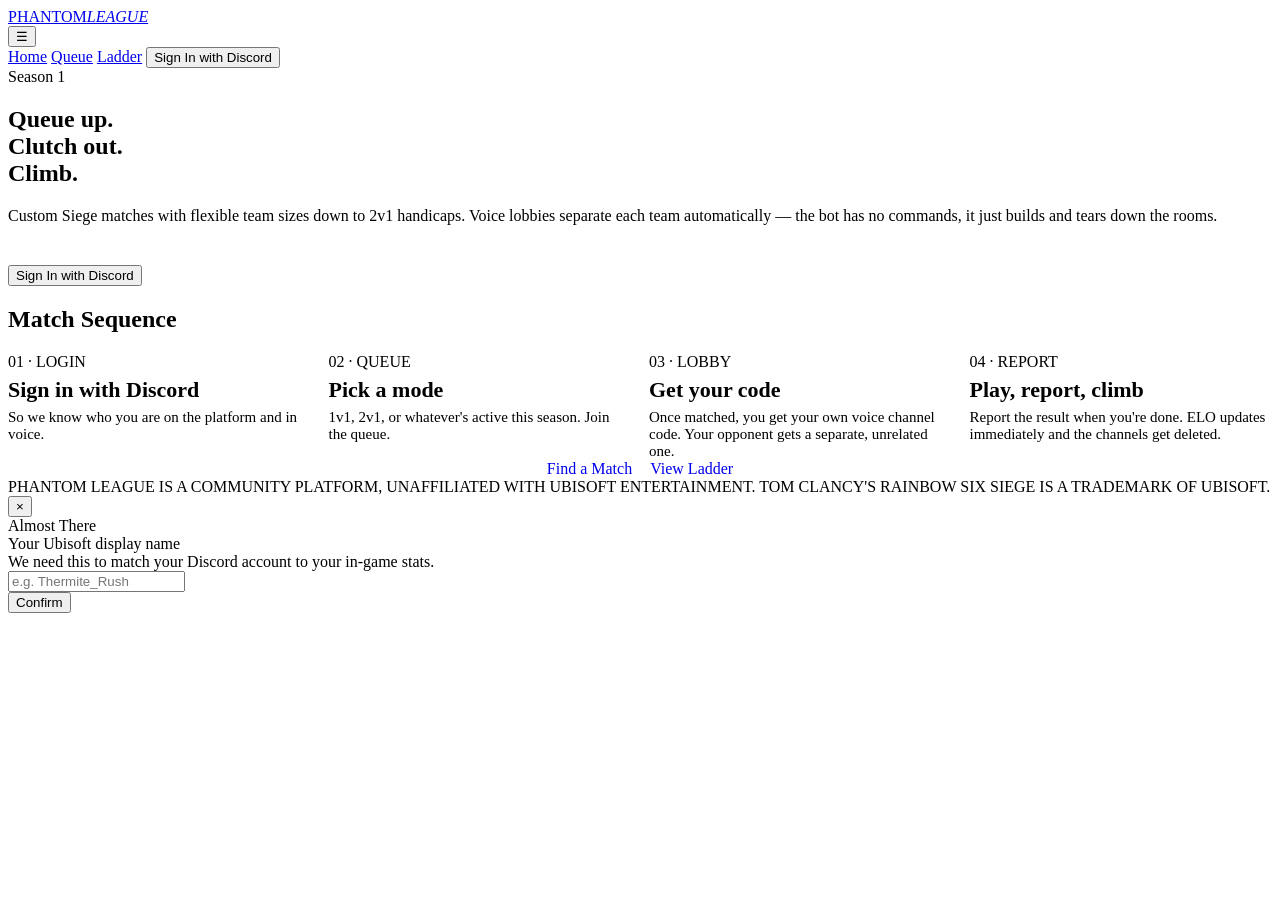
==== website/index.html @ a6b52942 "Rename index.html to website/index.html" ====
<!DOCTYPE html>
<html lang="en">
<head>
<meta charset="UTF-8">
<meta name="viewport" content="width=device-width, initial-scale=1.0">
<title>Phantom League — Competitive Siege</title>
<link rel="stylesheet" href="style.css">
</head>
<body>

<header>
  <a class="brand" href="index.html">
    <div class="brand-mark"></div>
    <div class="brand-name">PHANTOM<em>LEAGUE</em></div>
  </a>
  <button class="nav-toggle" id="navToggle">☰</button>
  <nav id="mainNav">
    <a href="index.html" class="active">Home</a>
    <a href="queue.html">Queue</a>
    <a href="ladder.html">Ladder</a>
    <button class="login-btn" id="loginBtn">Sign In with Discord</button>
  </nav>
</header>

<section class="page-title">
  <div class="eyebrow">Season 1</div>
  <h1>Queue up.<br>Clutch out.<br>Climb.</h1>
  <p>Custom Siege matches with flexible team sizes down to 2v1 handicaps. Voice lobbies separate each team automatically — the bot has no commands, it just builds and tears down the rooms.</p>
  <button class="login-btn standalone" id="heroSignIn" style="margin-top:24px;">Sign In with Discord</button>
</section>

<section class="section">
  <div class="section-head"><h2>Match Sequence</h2></div>
  <div style="display:grid;grid-template-columns:repeat(auto-fit,minmax(220px,1fr));gap:18px;">
    <div class="hud-frame"><div class="hud-label">01 · LOGIN</div>
      <div style="font-family:'Rajdhani';font-size:22px;font-weight:700;margin-top:6px;">Sign in with Discord</div>
      <div style="color:var(--dim);font-size:15px;margin-top:6px;">So we know who you are on the platform and in voice.</div>
    </div>
    <div class="hud-frame"><div class="hud-label">02 · QUEUE</div>
      <div style="font-family:'Rajdhani';font-size:22px;font-weight:700;margin-top:6px;">Pick a mode</div>
      <div style="color:var(--dim);font-size:15px;margin-top:6px;">1v1, 2v1, or whatever's active this season. Join the queue.</div>
    </div>
    <div class="hud-frame"><div class="hud-label">03 · LOBBY</div>
      <div style="font-family:'Rajdhani';font-size:22px;font-weight:700;margin-top:6px;">Get your code</div>
      <div style="color:var(--dim);font-size:15px;margin-top:6px;">Once matched, you get your own voice channel code. Your opponent gets a separate, unrelated one.</div>
    </div>
    <div class="hud-frame"><div class="hud-label">04 · REPORT</div>
      <div style="font-family:'Rajdhani';font-size:22px;font-weight:700;margin-top:6px;">Play, report, climb</div>
      <div style="color:var(--dim);font-size:15px;margin-top:6px;">Report the result when you're done. ELO updates immediately and the channels get deleted.</div>
    </div>
  </div>
</section>

<section class="section" style="text-align:center;">
  <a href="queue.html" class="btn-primary" style="text-decoration:none;display:inline-block;">Find a Match</a>
  <a href="ladder.html" class="btn-ghost" style="text-decoration:none;display:inline-block;margin-left:14px;">View Ladder</a>
</section>

<footer>
  PHANTOM LEAGUE IS A COMMUNITY PLATFORM, UNAFFILIATED WITH UBISOFT ENTERTAINMENT. TOM CLANCY'S RAINBOW SIX SIEGE IS A TRADEMARK OF UBISOFT.
</footer>

<div class="modal-overlay" id="nameModalOverlay">
  <div class="modal-box">
    <button class="modal-close" id="nameModalClose" aria-label="Close">&times;</button>
    <div class="modal-label">Almost There</div>
    <div class="modal-title">Your Ubisoft display name</div>
    <div class="modal-sub">We need this to match your Discord account to your in-game stats.</div>
    <form id="nameModalForm">
      <input type="text" class="modal-input" id="ubisoftNameInput" placeholder="e.g. Thermite_Rush" autocomplete="off">
      <div class="modal-actions">
        <button type="submit" class="btn-primary" style="flex:1;">Confirm</button>
      </div>
    </form>
  </div>
</div>

<script src="common.js"></script>
</body>
</html>
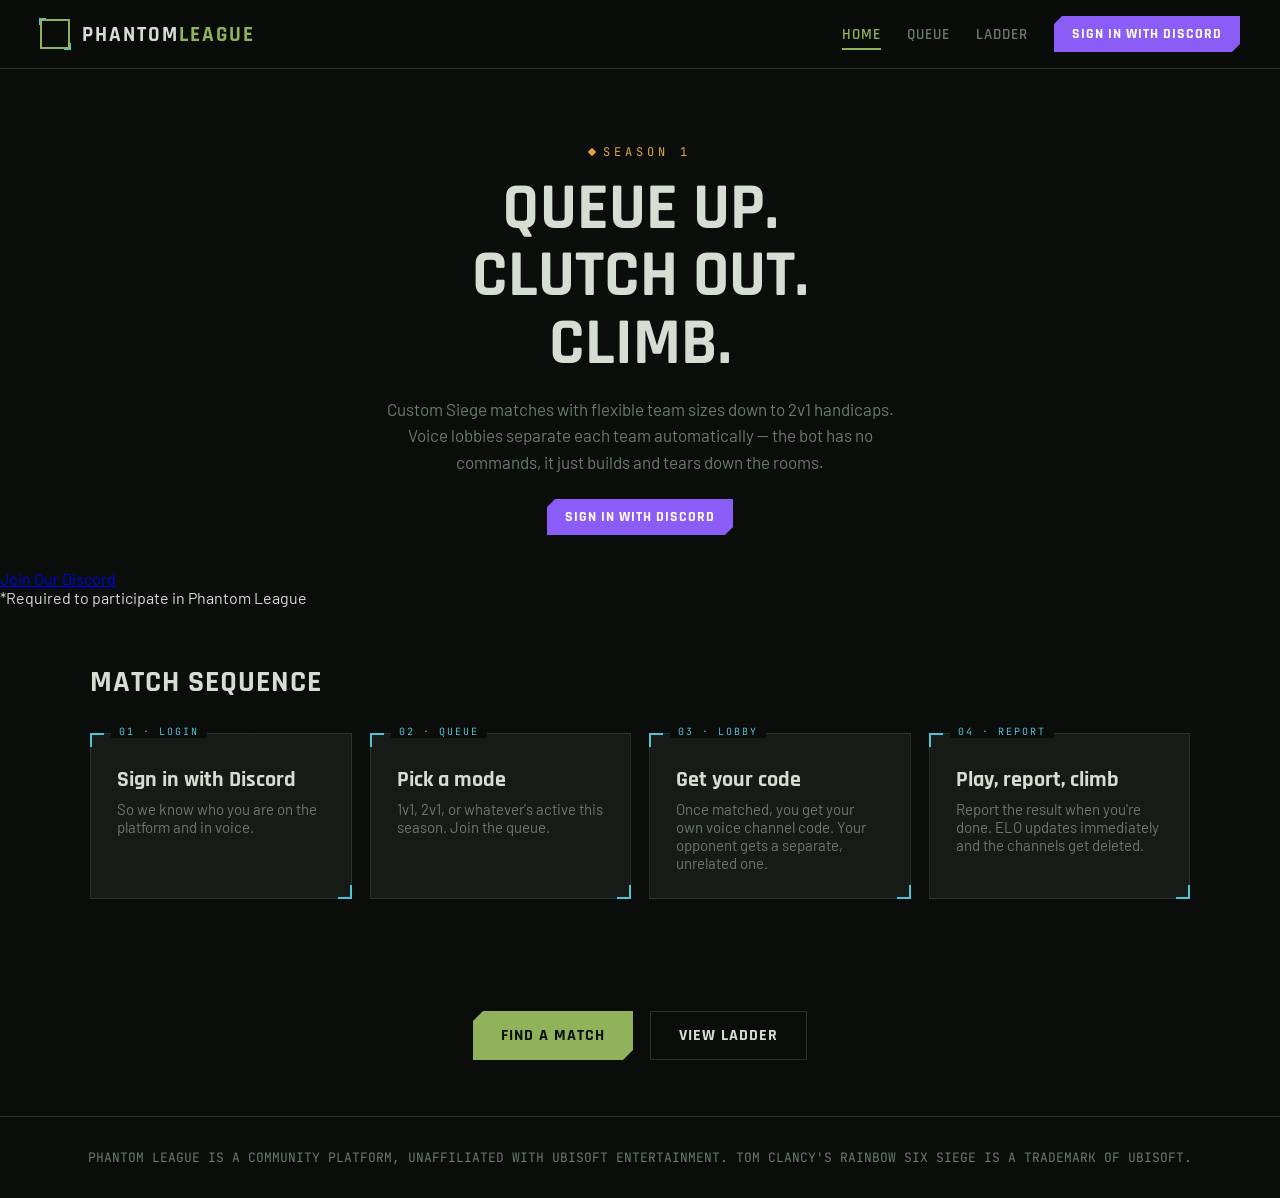
==== commit 1a1bd78c: "Update index.html" ====
--- a/website/index.html
+++ b/website/index.html
@@ -28,6 +28,19 @@
   <p>Custom Siege matches with flexible team sizes down to 2v1 handicaps. Voice lobbies separate each team automatically — the bot has no commands, it just builds and tears down the rooms.</p>
   <button class="login-btn standalone" id="heroSignIn" style="margin-top:24px;">Sign In with Discord</button>
 </section>
+
+  <div class="discord-join">
+  <a
+    href="YOUR_DISCORD_INVITE"
+    target="_blank"
+    rel="noopener noreferrer"
+    class="discord-btn"
+  >
+    Join Our Discord
+  </a>
+
+  <p class="required-text">*Required to participate in Phantom League</p>
+</div>
 
 <section class="section">
   <div class="section-head"><h2>Match Sequence</h2></div>
--- a/website/style.css
+++ b/website/style.css
@@ -0,0 +1,214 @@
+@import url('https://fonts.googleapis.com/css2?family=Rajdhani:wght@500;600;700&family=Barlow:wght@400;500&family=JetBrains+Mono:wght@400;500;700&display=swap');
+
+:root{
+  --void:#0a0d0a;
+  --steel:#161b17;
+  --line:#2a332b;
+  --olive:#90b25a;
+  --amber:#e8a33d;
+  --cyan:#4fc3d9;
+  --purple:#8b5cf6;
+  --red:#c4453c;
+  --fog:#d6ddd3;
+  --dim:#6b7a6d;
+}
+
+*{margin:0;padding:0;box-sizing:border-box;}
+html{scroll-behavior:smooth;}
+body{
+  background:var(--void);
+  color:var(--fog);
+  font-family:'Barlow',sans-serif;
+  min-height:100vh;
+  position:relative;
+}
+/* faint scanline texture - drone cam feed */
+body::before{
+  content:"";position:fixed;inset:0;pointer-events:none;z-index:1;
+  background:repeating-linear-gradient(
+    to bottom, rgba(79,195,217,0.015) 0px, rgba(79,195,217,0.015) 1px,
+    transparent 1px, transparent 3px
+  );
+}
+
+.mono{font-family:'JetBrains Mono',monospace;}
+h1,h2,h3,.display{font-family:'Rajdhani',sans-serif;font-weight:700;}
+
+::selection{background:var(--olive);color:var(--void);}
+a:focus-visible, button:focus-visible{outline:2px solid var(--cyan);outline-offset:2px;}
+
+/* ---------- header ---------- */
+header{
+  display:flex;justify-content:space-between;align-items:center;
+  padding:16px 40px;border-bottom:1px solid var(--line);
+  background:rgba(10,13,10,0.94);backdrop-filter:blur(6px);
+  position:sticky;top:0;left:0;right:0;z-index:20;
+}
+
+.brand{display:flex;align-items:center;gap:12px;text-decoration:none;}
+.brand-mark{
+  width:30px;height:30px;border:2px solid var(--olive);position:relative;flex-shrink:0;
+}
+.brand-mark::before,.brand-mark::after{
+  content:"";position:absolute;width:6px;height:6px;border:1px solid var(--cyan);
+}
+.brand-mark::before{top:-3px;left:-3px;border-right:none;border-bottom:none;}
+.brand-mark::after{bottom:-3px;right:-3px;border-left:none;border-top:none;}
+.brand-name{font-family:'Rajdhani',sans-serif;font-size:21px;font-weight:700;letter-spacing:2px;color:var(--fog);text-transform:uppercase;}
+.brand-name em{color:var(--olive);font-style:normal;}
+
+nav{display:flex;align-items:center;gap:0;}
+nav a{
+  color:var(--dim);text-decoration:none;margin-left:26px;font-size:15px;
+  letter-spacing:1px;text-transform:uppercase;font-family:'Rajdhani',sans-serif;font-weight:600;
+  transition:color .15s;position:relative;
+}
+nav a::before{content:"";}
+nav a:hover, nav a.active{color:var(--olive);}
+nav a.active::after{
+  content:"";position:absolute;bottom:-6px;left:0;right:0;height:2px;background:var(--olive);
+}
+.login-btn{
+  background:var(--purple);color:#fff;padding:9px 18px;
+  font-family:'Rajdhani',sans-serif;font-weight:700;letter-spacing:1px;text-transform:uppercase;
+  border:none;cursor:pointer;font-size:14px;margin-left:26px;
+  clip-path:polygon(8px 0,100% 0,100% calc(100% - 8px),calc(100% - 8px) 100%,0 100%,0 8px);
+}
+.login-btn:hover{background:#7c4dec;}
+.login-btn.standalone{margin-left:0;}
+.nav-toggle{
+  display:none;background:none;border:1px solid var(--line);color:var(--fog);
+  padding:8px 10px;cursor:pointer;font-size:18px;line-height:1;
+}
+
+/* ---------- sign-in modal ---------- */
+.modal-overlay{
+  position:fixed;inset:0;z-index:100;display:none;
+  align-items:center;justify-content:center;
+  background:rgba(10,13,10,0.6);
+  backdrop-filter:blur(8px);-webkit-backdrop-filter:blur(8px);
+  padding:20px;
+}
+.modal-overlay.visible{display:flex;}
+body.modal-open{overflow:hidden;}
+.modal-box{
+  position:relative;background:var(--steel);border:1px solid var(--line);
+  padding:32px;max-width:380px;width:100%;
+}
+.modal-box::before{
+  content:"";position:absolute;top:-1px;left:-1px;width:12px;height:12px;
+  border-top:2px solid var(--purple);border-left:2px solid var(--purple);
+}
+.modal-box::after{
+  content:"";position:absolute;bottom:-1px;right:-1px;width:12px;height:12px;
+  border-bottom:2px solid var(--purple);border-right:2px solid var(--purple);
+}
+.modal-label{
+  font-family:'JetBrains Mono';font-size:11px;letter-spacing:2px;color:var(--purple);
+  text-transform:uppercase;margin-bottom:10px;
+}
+.modal-title{font-family:'Rajdhani';font-size:24px;font-weight:700;color:var(--fog);margin-bottom:8px;}
+.modal-sub{color:var(--dim);font-size:14px;line-height:1.5;margin-bottom:20px;}
+.modal-input{
+  width:100%;background:var(--void);border:1px solid var(--line);color:var(--fog);
+  padding:12px 14px;font-family:'Barlow';font-size:16px;margin-bottom:16px;
+}
+.modal-input:focus{outline:none;border-color:var(--purple);}
+.modal-actions{display:flex;gap:10px;}
+.modal-close{
+  position:absolute;top:14px;right:14px;background:none;border:none;color:var(--dim);
+  font-size:20px;cursor:pointer;line-height:1;padding:4px;
+}
+.modal-close:hover{color:var(--fog);}
+
+/* ---------- layout ---------- */
+.section{padding:56px 40px;max-width:1180px;margin:0 auto;position:relative;z-index:2;}
+.section-head{display:flex;justify-content:space-between;align-items:baseline;margin-bottom:32px;flex-wrap:wrap;gap:10px;}
+.section-head h1, .section-head h2{
+  font-size:30px;text-transform:uppercase;letter-spacing:1px;color:var(--fog);
+}
+.section-head .idx{font-family:'JetBrains Mono';color:var(--dim);font-size:13px;}
+
+.page-title{padding:70px 40px 34px;text-align:center;position:relative;z-index:2;}
+.eyebrow{
+  font-family:'JetBrains Mono',monospace;color:var(--amber);font-size:12px;
+  letter-spacing:4px;text-transform:uppercase;margin-bottom:16px;
+  display:inline-flex;align-items:center;gap:8px;
+}
+.eyebrow::before{content:"";width:6px;height:6px;background:var(--amber);display:inline-block;transform:rotate(45deg);}
+.page-title h1{
+  font-size:clamp(38px,7vw,66px);font-weight:700;line-height:1.02;
+  letter-spacing:0px;color:var(--fog);text-transform:uppercase;
+}
+.page-title p{max-width:540px;margin:18px auto 0;color:var(--dim);font-size:17px;line-height:1.55;font-family:'Barlow';}
+
+/* ---------- HUD frame - the signature element ---------- */
+/* a target-lock / drone-readout bracket frame, used for cards throughout */
+.hud-frame{
+  position:relative;background:var(--steel);border:1px solid var(--line);padding:26px;
+}
+.hud-frame::before,.hud-frame::after,
+.hud-frame .hc-tl,.hud-frame .hc-br{
+  content:"";position:absolute;width:12px;height:12px;pointer-events:none;
+}
+.hud-frame::before{top:-1px;left:-1px;border-top:2px solid var(--cyan);border-left:2px solid var(--cyan);}
+.hud-frame::after{bottom:-1px;right:-1px;border-bottom:2px solid var(--cyan);border-right:2px solid var(--cyan);}
+.hud-label{
+  position:absolute;top:-9px;left:20px;background:var(--void);padding:0 8px;
+  font-family:'JetBrains Mono';font-size:10px;letter-spacing:2px;color:var(--cyan);text-transform:uppercase;
+}
+
+.empty-state, .error-state{
+  padding:44px;text-align:center;color:var(--dim);font-family:'JetBrains Mono';font-size:14px;
+}
+.error-state{color:var(--red);}
+
+.btn-primary{
+  background:var(--olive);color:var(--void);padding:14px 28px;font-size:16px;
+  font-family:'Rajdhani',sans-serif;font-weight:700;letter-spacing:1px;text-transform:uppercase;
+  border:none;cursor:pointer;
+  clip-path:polygon(10px 0,100% 0,100% calc(100% - 10px),calc(100% - 10px) 100%,0 100%,0 10px);
+}
+.btn-primary:disabled{opacity:0.35;cursor:not-allowed;}
+.btn-ghost{
+  background:transparent;color:var(--fog);padding:13px 28px;font-size:16px;
+  font-family:'Rajdhani',sans-serif;font-weight:700;letter-spacing:1px;text-transform:uppercase;
+  border:1px solid var(--line);cursor:pointer;
+}
+.btn-ghost:hover{border-color:var(--olive);color:var(--olive);}
+
+table{width:100%;border-collapse:collapse;}
+th{
+  text-align:left;font-family:'JetBrains Mono';font-size:11px;color:var(--dim);
+  text-transform:uppercase;letter-spacing:1.5px;padding:12px 16px;border-bottom:1px solid var(--line);
+}
+td{padding:15px 16px;border-bottom:1px solid var(--line);font-size:17px;font-family:'Barlow';}
+tr:hover td{background:rgba(144,178,90,0.04);}
+
+footer{
+  padding:32px 40px;text-align:center;color:var(--dim);font-size:13px;
+  font-family:'JetBrains Mono';border-top:1px solid var(--line);position:relative;z-index:2;
+}
+
+/* ---------- responsive ---------- */
+@media (max-width: 760px){
+  header{padding:14px 20px;position:relative;}
+  .brand-name{font-size:16px;}
+  nav{
+    display:none;position:absolute;top:100%;left:0;right:0;
+    background:var(--void);border-bottom:1px solid var(--line);
+    flex-direction:column;padding:16px 20px;gap:14px;z-index:30;
+  }
+  nav.open{display:flex;}
+  nav a{margin-left:0;font-size:17px;}
+  .login-btn{margin-left:0;width:100%;text-align:center;}
+  .nav-toggle{display:block;}
+  .section{padding:36px 20px;}
+  .page-title{padding:44px 20px 20px;}
+  table{font-size:14px;}
+  td, th{padding:10px 8px;}
+  .section-head{flex-direction:column;align-items:flex-start;}
+}
+@media (prefers-reduced-motion: reduce){
+  html{scroll-behavior:auto;}
+}
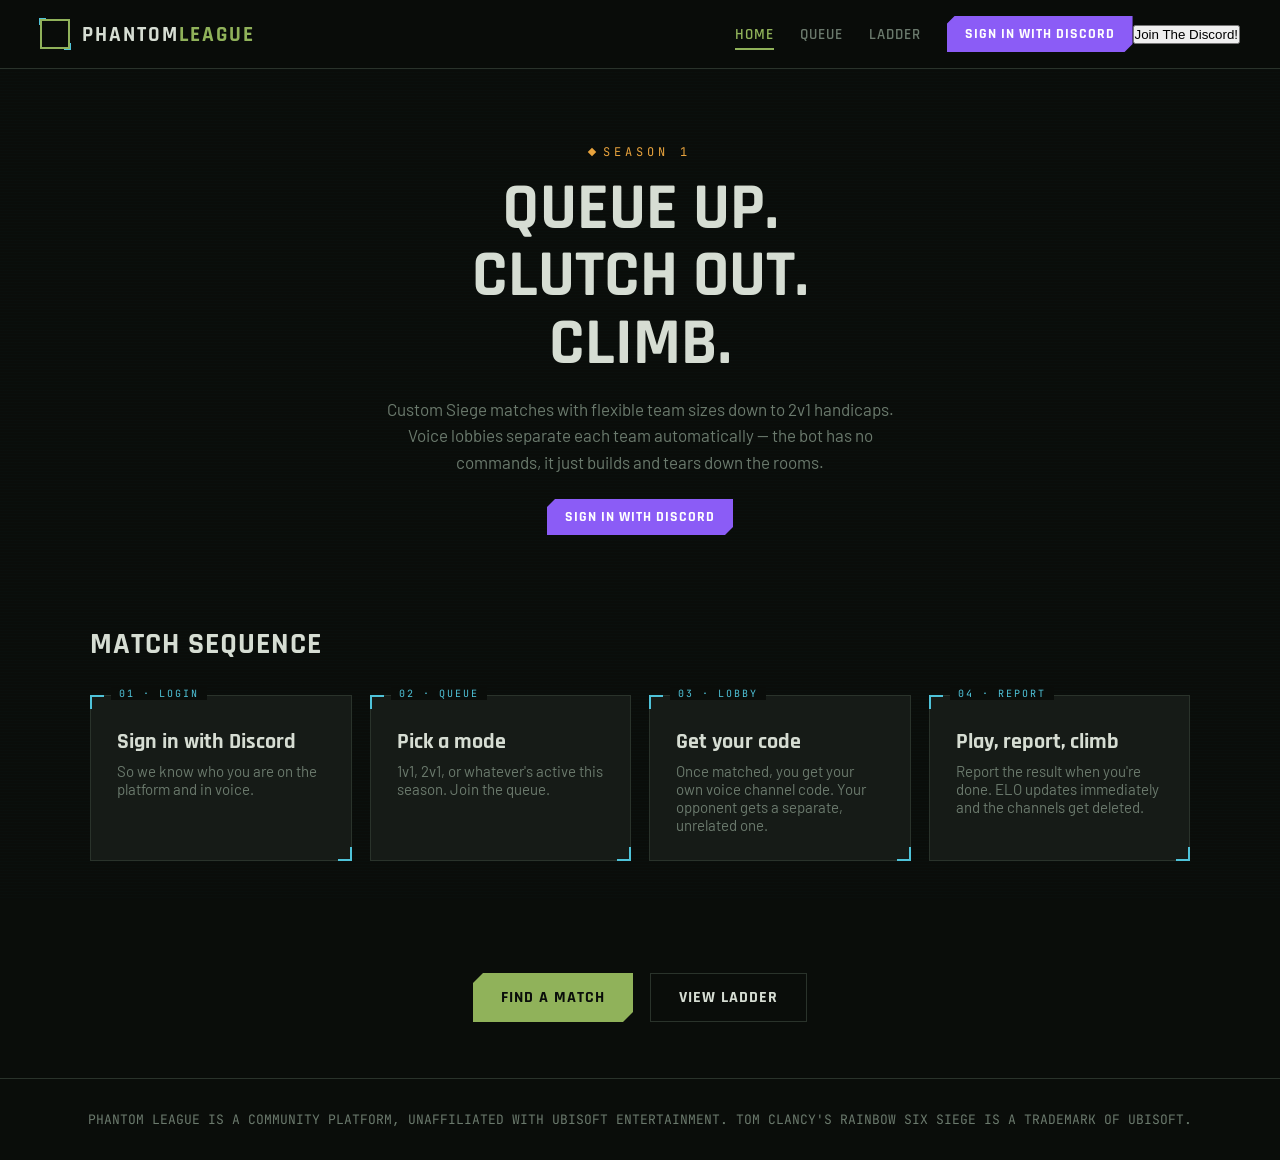
==== commit e71356ad: "Update index.html" ====
--- a/website/index.html
+++ b/website/index.html
@@ -19,8 +19,11 @@
     <a href="queue.html">Queue</a>
     <a href="ladder.html">Ladder</a>
     <button class="login-btn" id="loginBtn">Sign In with Discord</button>
+    <button class="join-btn" id="joinBtn">Join The Discord!</button>
   </nav>
 </header>
+
+
 
 <section class="page-title">
   <div class="eyebrow">Season 1</div>
@@ -28,19 +31,6 @@
   <p>Custom Siege matches with flexible team sizes down to 2v1 handicaps. Voice lobbies separate each team automatically — the bot has no commands, it just builds and tears down the rooms.</p>
   <button class="login-btn standalone" id="heroSignIn" style="margin-top:24px;">Sign In with Discord</button>
 </section>
-
-  <div class="discord-join">
-  <a
-    href="YOUR_DISCORD_INVITE"
-    target="_blank"
-    rel="noopener noreferrer"
-    class="discord-btn"
-  >
-    Join Our Discord
-  </a>
-
-  <p class="required-text">*Required to participate in Phantom League</p>
-</div>
 
 <section class="section">
   <div class="section-head"><h2>Match Sequence</h2></div>
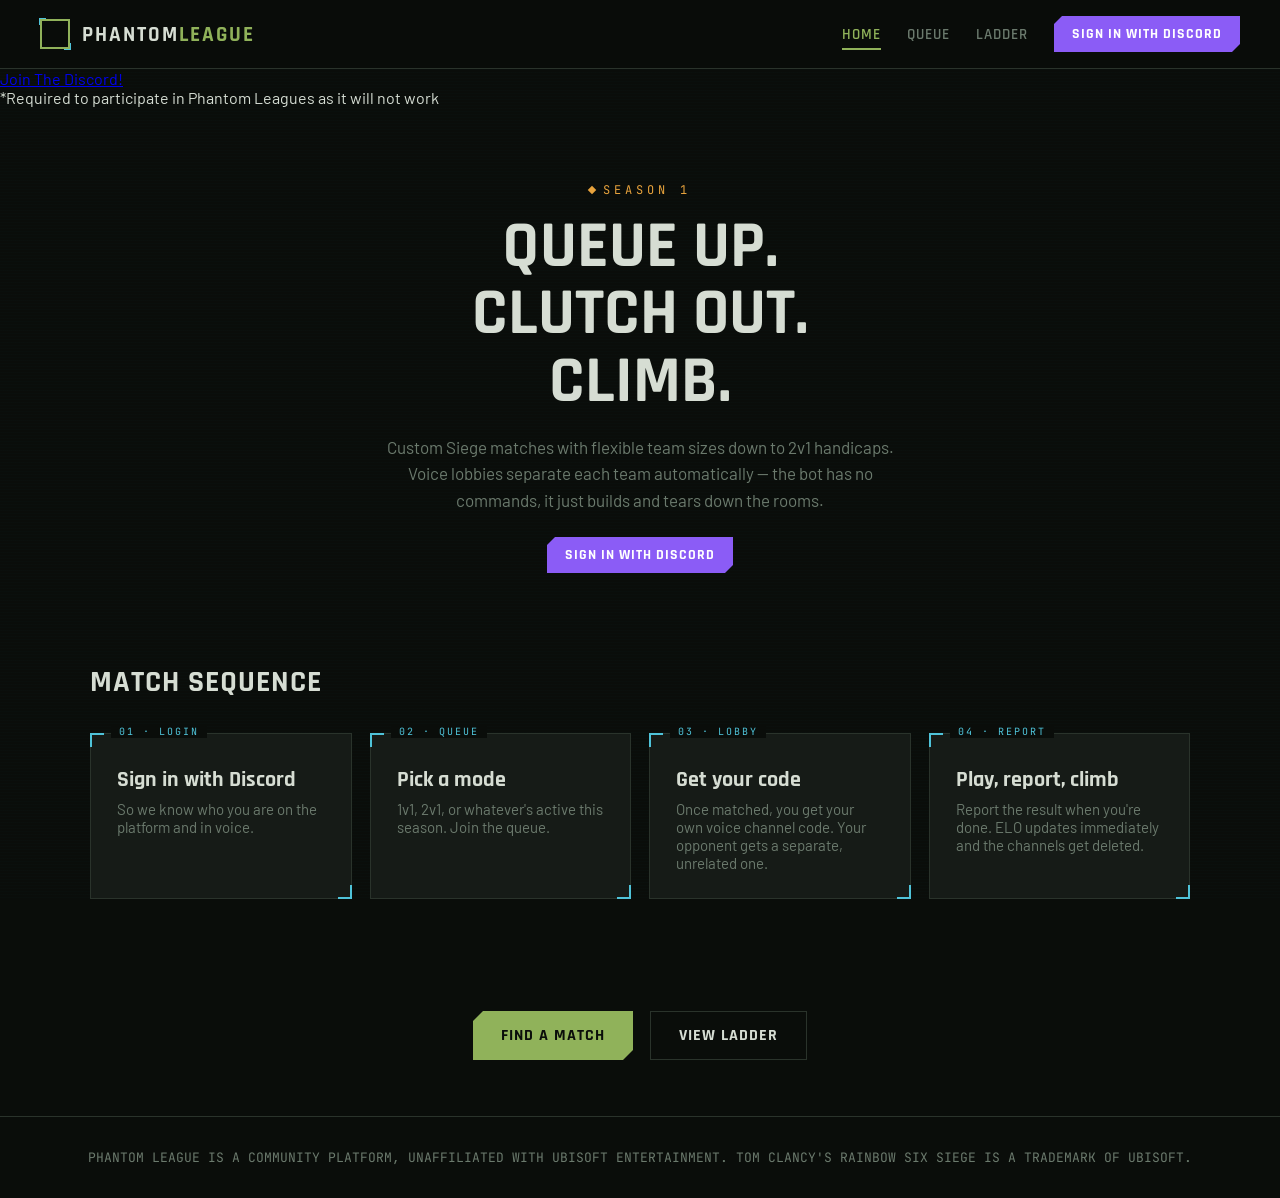
==== commit 65715689: "Add Discord join button and participation note Added a button to join Discord with a link and a note" ====
--- a/website/index.html
+++ b/website/index.html
@@ -19,12 +19,22 @@
     <a href="queue.html">Queue</a>
     <a href="ladder.html">Ladder</a>
     <button class="login-btn" id="loginBtn">Sign In with Discord</button>
-    <button class="join-btn" id="joinBtn">Join The Discord!</button>
   </nav>
 </header>
 
+<div class="discordjoin-btn">
+  <a
+    href="https://discord.gg/d5dMZtAGMW"
+    target="_blank"
+    rel="noopener noreferrer"
+    class="discordjoin-btn"
+  >
+    Join The Discord!
+  </a>
 
-
+  <p class="discordjoin-btn">*Required to participate in Phantom Leagues as it will not work</p>
+</div>
+  
 <section class="page-title">
   <div class="eyebrow">Season 1</div>
   <h1>Queue up.<br>Clutch out.<br>Climb.</h1>
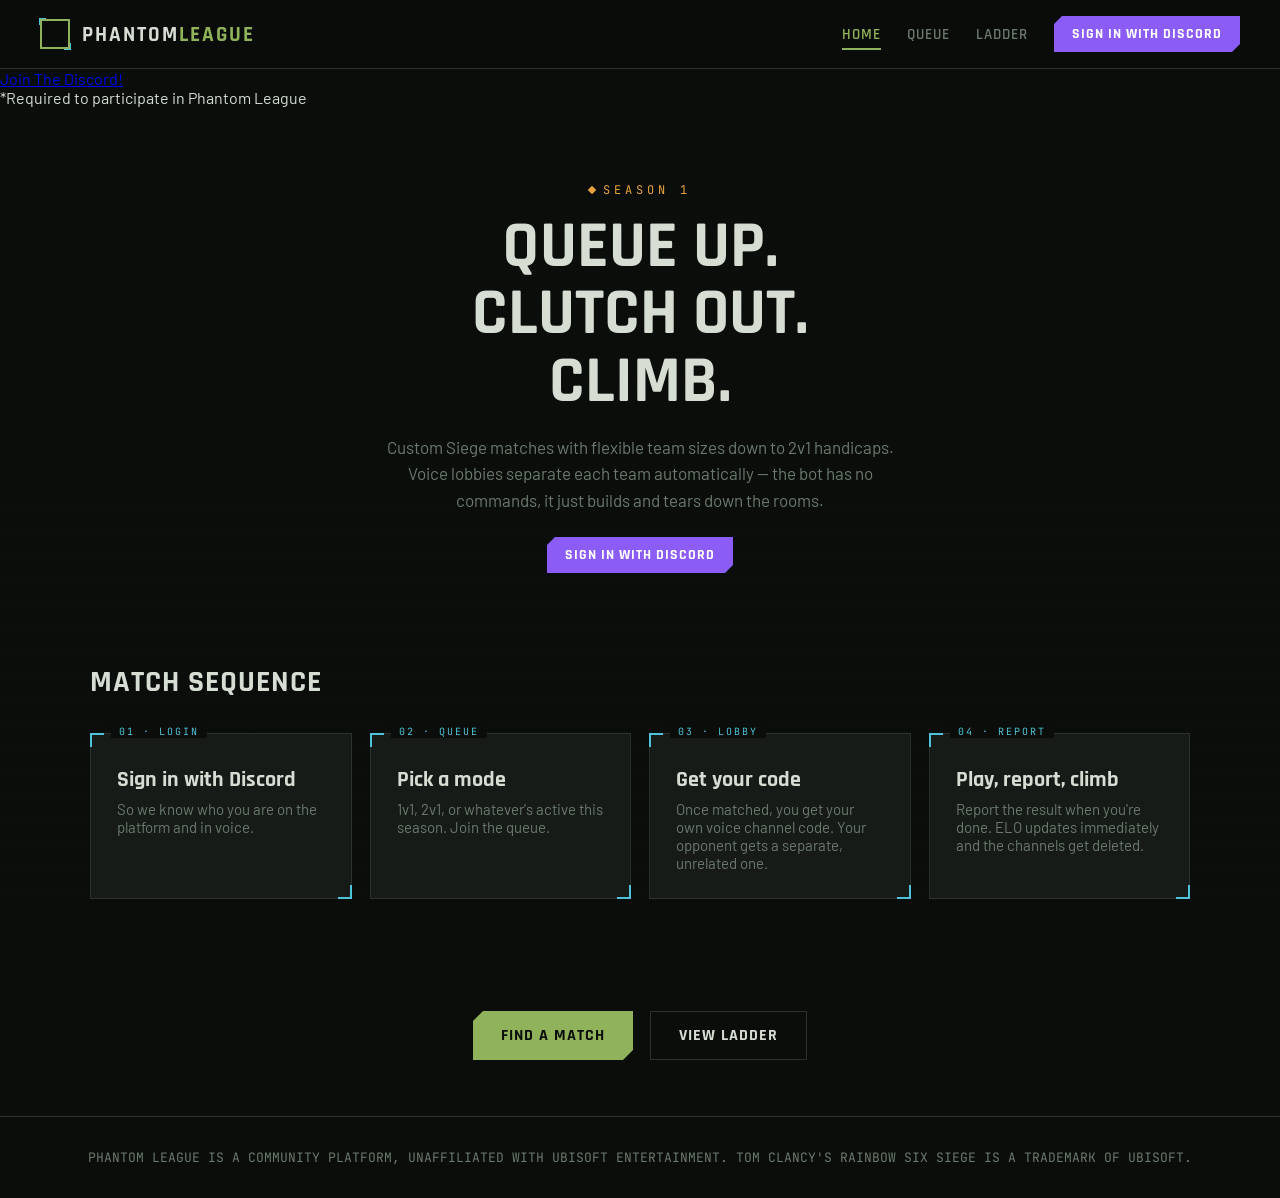
==== commit 5cf36ced: "Clarify Discord participation requirements Updated the Discord join section with clearer messaging." ====
--- a/website/index.html
+++ b/website/index.html
@@ -22,7 +22,7 @@
   </nav>
 </header>
 
-<div class="discordjoin-btn">
+  <div class="discordjoin-btn">
   <a
     href="https://discord.gg/d5dMZtAGMW"
     target="_blank"
@@ -31,8 +31,8 @@
   >
     Join The Discord!
   </a>
+  <p class="discordjoin-btn">*Required to participate in Phantom League</p>
 
-  <p class="discordjoin-btn">*Required to participate in Phantom Leagues as it will not work</p>
 </div>
   
 <section class="page-title">
--- a/website/style.css
+++ b/website/style.css
@@ -82,6 +82,47 @@
 }
 
 /* ---------- sign-in modal ---------- */
+.modal-overlay{
+  position:fixed;inset:0;z-index:100;display:none;
+  align-items:center;justify-content:center;
+  background:rgba(10,13,10,0.6);
+  backdrop-filter:blur(8px);-webkit-backdrop-filter:blur(8px);
+  padding:20px;
+}
+.modal-overlay.visible{display:flex;}
+body.modal-open{overflow:hidden;}
+.modal-box{
+  position:relative;background:var(--steel);border:1px solid var(--line);
+  padding:32px;max-width:380px;width:100%;
+}
+.modal-box::before{
+  content:"";position:absolute;top:-1px;left:-1px;width:12px;height:12px;
+  border-top:2px solid var(--purple);border-left:2px solid var(--purple);
+}
+.modal-box::after{
+  content:"";position:absolute;bottom:-1px;right:-1px;width:12px;height:12px;
+  border-bottom:2px solid var(--purple);border-right:2px solid var(--purple);
+}
+.modal-label{
+  font-family:'JetBrains Mono';font-size:11px;letter-spacing:2px;color:var(--purple);
+  text-transform:uppercase;margin-bottom:10px;
+}
+.modal-title{font-family:'Rajdhani';font-size:24px;font-weight:700;color:var(--fog);margin-bottom:8px;}
+.modal-sub{color:var(--dim);font-size:14px;line-height:1.5;margin-bottom:20px;}
+.modal-input{
+  width:100%;background:var(--void);border:1px solid var(--line);color:var(--fog);
+  padding:12px 14px;font-family:'Barlow';font-size:16px;margin-bottom:16px;
+}
+.modal-input:focus{outline:none;border-color:var(--purple);}
+.modal-actions{display:flex;gap:10px;}
+.modal-close{
+  position:absolute;top:14px;right:14px;background:none;border:none;color:var(--dim);
+  font-size:20px;cursor:pointer;line-height:1;padding:4px;
+}
+.modal-close:hover{color:var(--fog);}
+
+/* ---------- join button modal ----------*/
+
 .modal-overlay{
   position:fixed;inset:0;z-index:100;display:none;
   align-items:center;justify-content:center;
